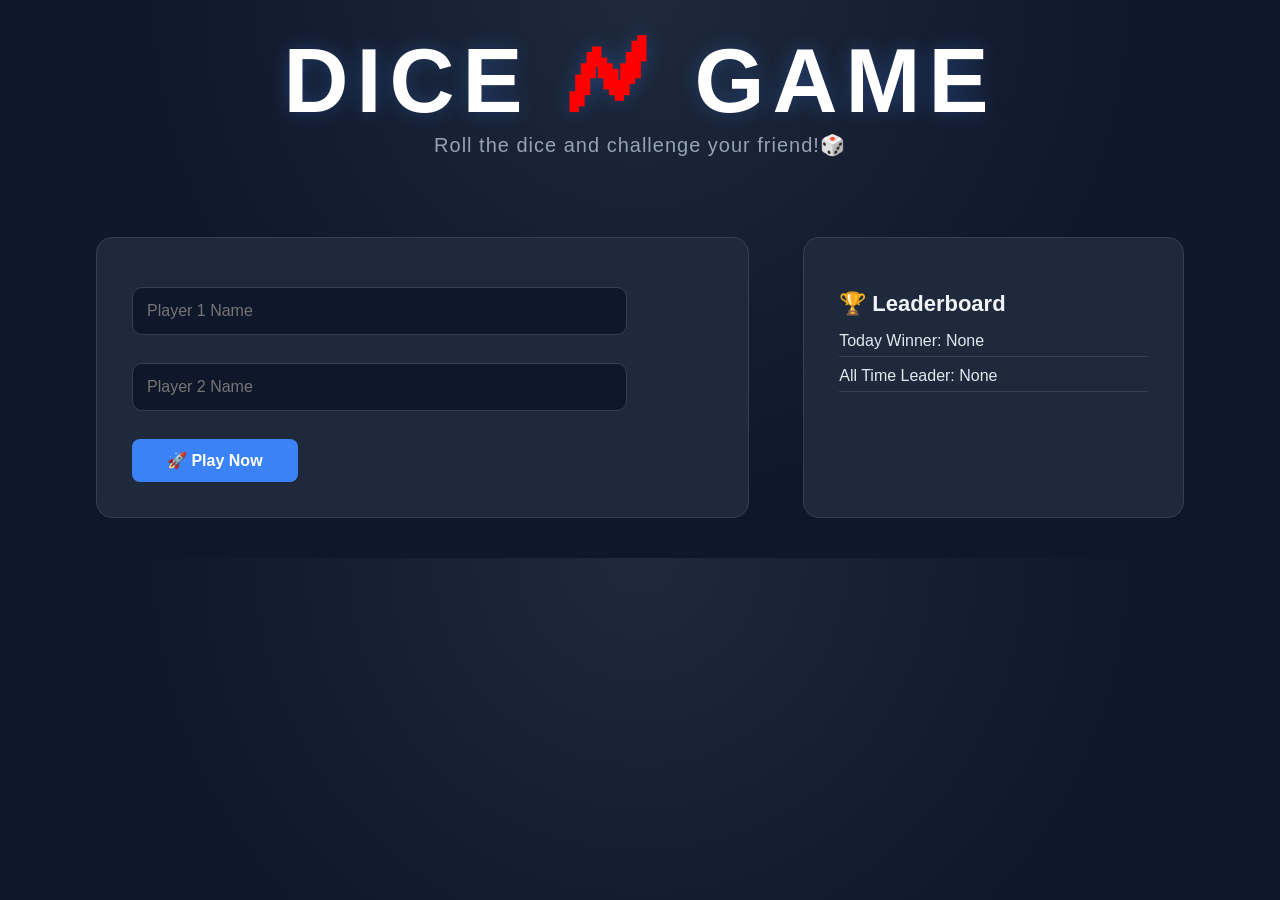
==== index.html @ 1feb5796 "Final Commit" ====
<!DOCTYPE html>
<html>

<head>
    <title>Dice Battle</title>
    <link rel="stylesheet" href="style.css">
</head>

<body>

    <h1 class="title neon">
        <span>DICE</span>
        <span style="color: red;">🗲</span>
        <span>GAME</span>
    </h1>
    <p class="tagline">
         Roll the dice and challenge your friend!🎲
    </p>

    <div class="home-wrapper">

        <div class="home-card">

            <input type="text" id="p1" placeholder="Player 1 Name">
            <input type="text" id="p2" placeholder="Player 2 Name">
            <p id="error" class="error-msg"></p>

            <button class="play-btn" onclick="startGame()">🚀 Play Now</button>

        </div>

        <div class="home-card leaderboard">

            <h2>🏆 Leaderboard</h2>
            <p id="todayWinner">Today Winner: None</p>
            <p id="allTimeLeader">All Time Leader: None</p>

        </div>

    </div>

    <script src="script.js"></script>
    <script>
        window.addEventListener("DOMContentLoaded", function () {
            loadLeaderboard();
        });
    </script>

</body>

</html>
---- style.css ----
html,
body {
    margin: 0;
    padding: 0;
}

body {
    font-family: 'Segoe UI', sans-serif;
    background: radial-gradient(circle at top, #1e293b, #0f172a 60%);
    color: #e2e8f0;
}


.title {
    text-align: center;
    font-size: 90px;
    font-weight: 900;
    letter-spacing: 8px;
    margin: 30px 0 10px 0;
    text-transform: uppercase;
    position: relative;
    color: #ffffff;


    text-shadow:
        0 0 20px rgba(59, 130, 246, 0.3);
}

.title span:nth-child(2) {
    display: inline-block;
    animation: pulse 1.5s infinite;
}




.tagline {
    text-align: center;
    font-size: 20px;
    color: #94a3b8;
    margin-top: -10px;
    margin-bottom: 35px;
    letter-spacing: 1px;
    font-weight: 500;
}


.home-wrapper {
    display: flex;
    justify-content: space-between;
    align-items: stretch;
    width: 85%;

    margin: 80px auto 40px auto;
    gap: 40px;
}



.home-card:first-child {
    flex: 0 0 60%;
}

.error-msg {
    color: #ef4444;
    font-size: 14px;
    margin-top: 10px;
    font-weight: 500;
}


.home-card:last-child {
    flex: 0 0 35%;
}


.home-card {
    padding: 35px;
    border-radius: 16px;
    background: #1e293b;
    border: 1px solid #334155;
    transition: 0.3s ease;
    box-sizing: border-box;
}

.home-card:hover {
    transform: translateY(-5px);
}



input {
    width: 80%;
    padding: 14px;
    margin: 14px 0;
    border-radius: 10px;
    border: 1px solid #334155;
    background: #0f172a;
    color: white;
    font-size: 16px;
    outline: none;
}

input:focus {
    border: 1px solid #3b82f6;
}


.play-btn {
    padding: 12px 35px;
    border-radius: 8px;
    border: none;
    font-size: 16px;
    font-weight: 600;
    cursor: pointer;
    background: #3b82f6;
    color: white;
    transition: 0.3s;
}

.play-btn:hover {
    background: #2563eb;
}


.leaderboard h2 {
    font-size: 22px;
    margin-bottom: 15px;
    color: #f1f5f9;
}

.leaderboard p {
    font-size: 16px;
    margin: 10px 0;
    border-bottom: 1px solid #334155;
    padding-bottom: 6px;
}


.game-container {
    height: 95vh;
    display: flex;
    flex-direction: column;
    align-items: center;
    justify-content: flex-start;
    padding-top: 15px;

}


.game-title {
    font-size: 46px;
    font-weight: 900;
    margin: 5px 0 15px 0;
    letter-spacing: 4px;
    text-transform: uppercase;
    color: #ffffff;

    text-shadow:
        0 0 12px rgba(59, 130, 246, 0.8),
        0 0 25px rgba(59, 130, 246, 0.6),
        0 0 45px rgba(59, 130, 246, 0.4);
}

.fixed-dice {
    display: flex;
    justify-content: center;
    gap: 60px;
    margin: 20px 0;
}

.dice {
    font-size: 100px;
    display: inline-block;
    transition: transform 0.4s ease, filter 0.4s ease;
}

.big-dice {
    font-size: 150px;
    
}

.dice-rolling {
    animation: rollSmooth 0.6s ease-in-out;
}

@keyframes rollSmooth {
    0% {
        transform: rotate(0deg) scale(1);
        
    }

    25% {
        transform: rotate(120deg) scale(1.15);
        
    }

    50% {
        transform: rotate(240deg) scale(1.25);
        
    }

    75% {
        transform: rotate(300deg) scale(1.15);
        
    }

    100% {
        transform: rotate(360deg) scale(1);
        
    }
}


.roll-btn {
    margin-top: 10px;
    margin-bottom: 25px;
    padding: 12px 35px;
    font-size: 16px;
    border-radius: 8px;
    border: none;
    background: #3b82f6;
    color: white;
    cursor: pointer;
    font-weight: 600;
    transition: 0.3s;
}

.roll-btn:hover {
    background: #2563eb;
    transform: scale(1.05);
}


.players {
    display: flex;
    justify-content: center;
    gap: 60px;
    margin-top: 40px;
    flex-wrap: wrap;
}

.player-card {
    padding: 20px;
    border-radius: 12px;
    background: #1e293b;
    border: 1px solid #334155;
    min-width: 200px;
}

.turn-badge {
    display: none;
    background: #facc15;
    color: black;
    padding: 4px 8px;
    border-radius: 6px;
    font-weight: bold;
}

.player-active {
    border: 1px solid #3b82f6;
}



table {
    border-collapse: collapse;
    margin: 20px auto 10px auto;
    width: 260px;
    background: #1e293b;
    border-radius: 10px;
    overflow: hidden;
}

th,
td {
    border: 1px solid #334155;
    padding: 6px;
    font-size: 13px;
}

.chances {
    text-align: center;
    font-size: 18px;
    font-weight: 600;
    margin-top: 10px;
    color: #facc15;
}



.winner-screen {
    position: fixed;
    inset: 0;
    background: rgba(0, 0, 0, 0.85);
    display: flex;
    justify-content: center;
    align-items: center;
}

.winner-box {
    background: #1e293b;
    padding: 35px;
    border-radius: 16px;
    text-align: center;
    border: 1px solid #334155;
}

.winner-box h1 {
    margin-bottom: 20px;
}

.winner-box button {
    padding: 10px 20px;
    border-radius: 6px;
    border: none;
    background: #3b82f6;
    color: white;
    cursor: pointer;
}
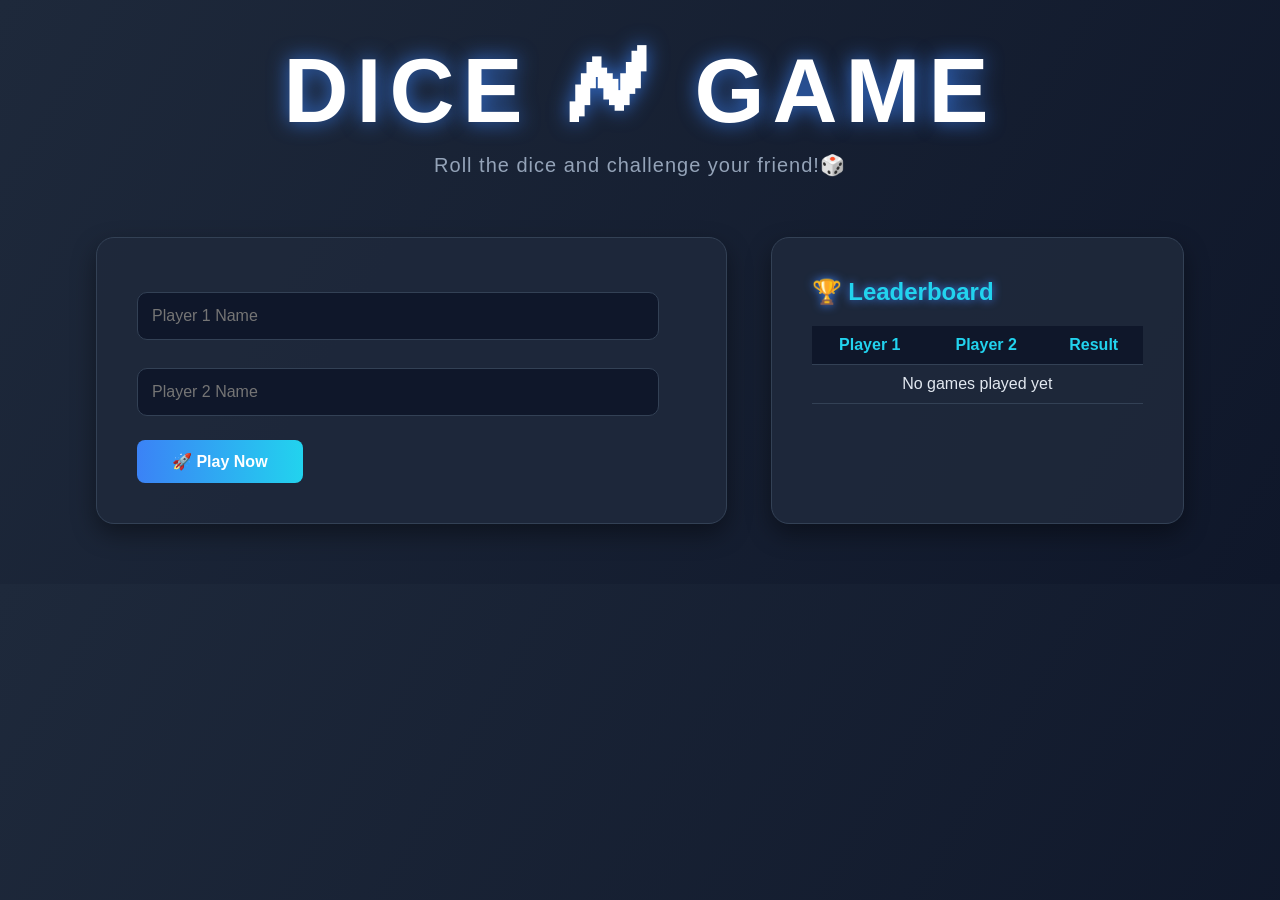
==== commit 1ee1d71c: "Add files via upload" ====
--- a/index.html
+++ b/index.html
@@ -3,6 +3,7 @@
 
 <head>
     <title>Dice Battle</title>
+    <meta name="viewport" content="width=device-width, initial-scale=1.0">
     <link rel="stylesheet" href="style.css">
 </head>
 
@@ -10,19 +11,20 @@
 
     <h1 class="title neon">
         <span>DICE</span>
-        <span style="color: red;">🗲</span>
+        <span class="bolt">🗲</span>
         <span>GAME</span>
     </h1>
+
     <p class="tagline">
-         Roll the dice and challenge your friend!🎲
+        Roll the dice and challenge your friend!🎲
     </p>
 
     <div class="home-wrapper">
 
-        <div class="home-card">
+        <div class="home-card glass">
 
-            <input type="text" id="p1" placeholder="Player 1 Name">
-            <input type="text" id="p2" placeholder="Player 2 Name">
+            <input type="text" id="p1" maxlength="15" placeholder="Player 1 Name">
+            <input type="text" id="p2" maxlength="15" placeholder="Player 2 Name">
             <p id="error" class="error-msg"></p>
 
             <button class="play-btn" onclick="startGame()">🚀 Play Now</button>
@@ -32,8 +34,18 @@
         <div class="home-card leaderboard">
 
             <h2>🏆 Leaderboard</h2>
-            <p id="todayWinner">Today Winner: None</p>
-            <p id="allTimeLeader">All Time Leader: None</p>
+
+            <table class="leaderboard-table">
+                <thead>
+                    <tr>
+                        <th>Player 1</th>
+                        <th>Player 2</th>
+                        <th>Result</th>
+                    </tr>
+                </thead>
+                <tbody id="leaderboardBody">
+                </tbody>
+            </table>
 
         </div>
 
--- a/style.css
+++ b/style.css
@@ -1,98 +1,72 @@
-
-
-html,
-body {
+/* ================= GLOBAL ================= */
+
+* {
     margin: 0;
     padding: 0;
+    box-sizing: border-box;
 }
 
 body {
     font-family: 'Segoe UI', sans-serif;
-    background: radial-gradient(circle at top, #1e293b, #0f172a 60%);
+    background: linear-gradient(120deg, #1e293b, #0f172a);
     color: #e2e8f0;
 }
 
+/* ================= HOME SCREEN ================= */
 
 .title {
     text-align: center;
     font-size: 90px;
     font-weight: 900;
     letter-spacing: 8px;
-    margin: 30px 0 10px 0;
+    margin: 40px 0 10px 0;
     text-transform: uppercase;
-    position: relative;
     color: #ffffff;
-
-
-    text-shadow:
-        0 0 20px rgba(59, 130, 246, 0.3);
-}
-
-.title span:nth-child(2) {
-    display: inline-block;
-    animation: pulse 1.5s infinite;
-}
-
-
-
+    text-shadow: 0 0 20px rgba(59, 130, 246, 0.8);
+}
 
 .tagline {
     text-align: center;
     font-size: 20px;
     color: #94a3b8;
-    margin-top: -10px;
-    margin-bottom: 35px;
+    margin-bottom: 50px;
     letter-spacing: 1px;
     font-weight: 500;
 }
 
-
 .home-wrapper {
     display: flex;
     justify-content: space-between;
-    align-items: stretch;
     width: 85%;
-
-    margin: 80px auto 40px auto;
+    margin: 60px auto;
     gap: 40px;
-}
-
-
+    flex-wrap: wrap;
+}
 
 .home-card:first-child {
-    flex: 0 0 60%;
-}
-
-.error-msg {
-    color: #ef4444;
-    font-size: 14px;
-    margin-top: 10px;
-    font-weight: 500;
-}
-
+    flex: 0 0 58%;
+}
 
 .home-card:last-child {
-    flex: 0 0 35%;
-}
-
+    flex: 0 0 38%;
+}
 
 .home-card {
-    padding: 35px;
-    border-radius: 16px;
-    background: #1e293b;
-    border: 1px solid #334155;
-    transition: 0.3s ease;
-    box-sizing: border-box;
+    padding: 40px;
+    border-radius: 18px;
+    background: rgba(30, 41, 59, 0.9);
+    border: 1px solid #334155;
+    transition: all 0.3s ease;
+    box-shadow: 0 10px 25px rgba(0,0,0,0.4);
 }
 
 .home-card:hover {
-    transform: translateY(-5px);
-}
-
-
+    transform: translateY(-6px);
+    box-shadow: 0 15px 40px rgba(59,130,246,0.3);
+}
 
 input {
-    width: 80%;
+    width: 95%;
     padding: 14px;
     margin: 14px 0;
     border-radius: 10px;
@@ -100,13 +74,13 @@
     background: #0f172a;
     color: white;
     font-size: 16px;
-    outline: none;
+    transition: 0.3s;
 }
 
 input:focus {
     border: 1px solid #3b82f6;
-}
-
+    box-shadow: 0 0 10px rgba(59,130,246,0.6);
+}
 
 .play-btn {
     padding: 12px 35px;
@@ -115,139 +89,139 @@
     font-size: 16px;
     font-weight: 600;
     cursor: pointer;
-    background: #3b82f6;
+    background: linear-gradient(90deg, #3b82f6, #22d3ee);
     color: white;
     transition: 0.3s;
 }
 
 .play-btn:hover {
-    background: #2563eb;
-}
-
+    transform: scale(1.05);
+    box-shadow: 0 0 20px #3b82f6;
+}
+
+.error-msg {
+    color: #ef4444;
+    font-size: 14px;
+    margin-top: 10px;
+    font-weight: 500;
+}
+
+/* ===== Leaderboard Upgrade ===== */
 
 .leaderboard h2 {
-    font-size: 22px;
-    margin-bottom: 15px;
-    color: #f1f5f9;
+    font-size: 24px;
+    margin-bottom: 20px;
+    color: #22d3ee;
+    text-shadow: 0 0 10px #3b82f6;
 }
 
 .leaderboard p {
     font-size: 16px;
-    margin: 10px 0;
-    border-bottom: 1px solid #334155;
-    padding-bottom: 6px;
-}
-
+    margin: 18px 0;
+    padding: 12px;
+    background: rgba(15, 23, 42, 0.7);
+    border-radius: 10px;
+    border-left: 4px solid #3b82f6;
+    transition: 0.3s;
+}
+
+.leaderboard p:hover {
+    background: rgba(30, 41, 59, 0.9);
+    transform: translateX(5px);
+}
+
+/* ================= GAME SCREEN ================= */
 
 .game-container {
-    height: 95vh;
+    min-height: 100vh;
     display: flex;
     flex-direction: column;
     align-items: center;
-    justify-content: flex-start;
-    padding-top: 15px;
-
-}
-
+    padding: 20px 0;
+}
 
 .game-title {
-    font-size: 46px;
+    font-size: 52px;
     font-weight: 900;
-    margin: 5px 0 15px 0;
-    letter-spacing: 4px;
+    letter-spacing: 6px;
     text-transform: uppercase;
-    color: #ffffff;
-
-    text-shadow:
-        0 0 12px rgba(59, 130, 246, 0.8),
-        0 0 25px rgba(59, 130, 246, 0.6),
-        0 0 45px rgba(59, 130, 246, 0.4);
-}
+    color: #22d3ee;
+    text-shadow: 0 0 15px #3b82f6, 0 0 25px #22d3ee;
+    animation: titleGlow 2s infinite alternate;
+    margin-bottom: 25px;
+}
+
+@keyframes titleGlow {
+    from { text-shadow: 0 0 15px #3b82f6; }
+    to { text-shadow: 0 0 25px #22d3ee; }
+}
+
+/* ===== Progress Bars ===== */
+
+.progress-section {
+    width: 90%;
+    display: flex;
+    justify-content: space-between;
+    margin-bottom: 25px;
+}
+
+.progress-box span {
+    color: #facc15;
+    font-weight: bold;
+    font-size: 14px;
+}
+
+.progress {
+    width: 200px;
+    height: 18px;
+    background: #0f172a;
+    border-radius: 12px;
+    border: 1px solid #334155;
+    overflow: hidden;
+}
+
+.progress-fill {
+    height: 100%;
+    width: 100%;
+    background: linear-gradient(90deg, #22c55e, #16a34a);
+    transition: width 0.5s ease;
+}
+
+/* ===== Fixed Dice ===== */
 
 .fixed-dice {
+    display: flex;
+    justify-content: center;
+    gap: 120px;
+    margin-bottom: 30px;
+}
+
+.dice-box .dice {
+    font-size: 110px;
+    text-shadow: 0 0 20px #3b82f6;
+}
+
+/* ===== Players ===== */
+
+.players {
     display: flex;
     justify-content: center;
     gap: 60px;
-    margin: 20px 0;
-}
-
-.dice {
-    font-size: 100px;
-    display: inline-block;
-    transition: transform 0.4s ease, filter 0.4s ease;
-}
-
-.big-dice {
-    font-size: 150px;
-    
-}
-
-.dice-rolling {
-    animation: rollSmooth 0.6s ease-in-out;
-}
-
-@keyframes rollSmooth {
-    0% {
-        transform: rotate(0deg) scale(1);
-        
-    }
-
-    25% {
-        transform: rotate(120deg) scale(1.15);
-        
-    }
-
-    50% {
-        transform: rotate(240deg) scale(1.25);
-        
-    }
-
-    75% {
-        transform: rotate(300deg) scale(1.15);
-        
-    }
-
-    100% {
-        transform: rotate(360deg) scale(1);
-        
-    }
-}
-
-
-.roll-btn {
-    margin-top: 10px;
-    margin-bottom: 25px;
-    padding: 12px 35px;
-    font-size: 16px;
-    border-radius: 8px;
-    border: none;
-    background: #3b82f6;
-    color: white;
-    cursor: pointer;
-    font-weight: 600;
-    transition: 0.3s;
-}
-
-.roll-btn:hover {
-    background: #2563eb;
-    transform: scale(1.05);
-}
-
-
-.players {
-    display: flex;
-    justify-content: center;
-    gap: 60px;
-    margin-top: 40px;
-    flex-wrap: wrap;
+    margin-bottom: 40px;
 }
 
 .player-card {
-    padding: 20px;
-    border-radius: 12px;
-    background: #1e293b;
-    border: 1px solid #334155;
+    padding: 18px 30px;
+    border-radius: 14px;
+    background: rgba(30,41,59,0.9);
+    border: 1px solid #334155;
+    text-align: center;
     min-width: 200px;
+}
+
+.player-active {
+    border: 3px solid #3b82f6;
+    box-shadow: 0 0 25px rgba(59,130,246,0.8);
 }
 
 .turn-badge {
@@ -257,44 +231,49 @@
     padding: 4px 8px;
     border-radius: 6px;
     font-weight: bold;
-}
-
-.player-active {
-    border: 1px solid #3b82f6;
-}
-
-
-
-table {
-    border-collapse: collapse;
-    margin: 20px auto 10px auto;
-    width: 260px;
-    background: #1e293b;
-    border-radius: 10px;
-    overflow: hidden;
-}
-
-th,
-td {
-    border: 1px solid #334155;
-    padding: 6px;
-    font-size: 13px;
-}
-
-.chances {
-    text-align: center;
-    font-size: 18px;
+    margin-top: 6px;
+}
+
+/* ===== Rolling Dice ===== */
+
+.big-dice {
+    font-size: 150px;
+    text-shadow: 0 0 25px #3b82f6;
+    margin-bottom: 20px;
+}
+
+.roll-spin {
+    animation: spinDice 0.3s linear;
+}
+
+@keyframes spinDice {
+    from { transform: rotate(0deg); }
+    to { transform: rotate(360deg); }
+}
+
+.roll-btn {
+    padding: 12px 35px;
+    font-size: 16px;
+    border-radius: 30px;
+    border: none;
+    background: linear-gradient(90deg, #3b82f6, #22d3ee);
+    color: white;
+    cursor: pointer;
     font-weight: 600;
-    margin-top: 10px;
-    color: #facc15;
-}
-
-
+    transition: 0.3s;
+}
+
+.roll-btn:hover {
+    transform: scale(1.1);
+    box-shadow: 0 0 20px #3b82f6;
+}
+
+/* ===== Winner Screen Upgrade ===== */
 
 .winner-screen {
     position: fixed;
     inset: 0;
-    background: rgba(0, 0, 0, 0.85);
+    background: rgba(0, 0, 0, 0.88);
     display: flex;
     justify-content: center;
     align-items: center;
@@ -302,14 +281,24 @@
 
 .winner-box {
     background: #1e293b;
-    padding: 35px;
-    border-radius: 16px;
-    text-align: center;
-    border: 1px solid #334155;
+    padding: 40px;
+    border-radius: 18px;
+    text-align: center;
+    border: 1px solid #334155;
+    box-shadow: 0 0 40px rgba(59,130,246,0.9);
+    animation: popUp 0.4s ease;
+}
+
+@keyframes popUp {
+    from { transform: scale(0.8); opacity: 0; }
+    to { transform: scale(1); opacity: 1; }
 }
 
 .winner-box h1 {
     margin-bottom: 20px;
+    font-size: 32px;
+    font-weight: 800;
+    color: #22d3ee;
 }
 
 .winner-box button {
@@ -319,4 +308,31 @@
     background: #3b82f6;
     color: white;
     cursor: pointer;
+    transition: 0.3s;
+}
+
+.winner-box button:hover {
+    background: #2563eb;
+}
+.leaderboard-table {
+    width: 100%;
+    border-collapse: collapse;
+    margin-top: 15px;
+}
+
+.leaderboard-table th,
+.leaderboard-table td {
+    padding: 10px;
+    text-align: center;
+    border-bottom: 1px solid #334155;
+}
+
+.leaderboard-table th {
+    background: #0f172a;
+    color: #22d3ee;
+    font-weight: bold;
+}
+
+.leaderboard-table tr:hover {
+    background: rgba(59, 130, 246, 0.1);
 }
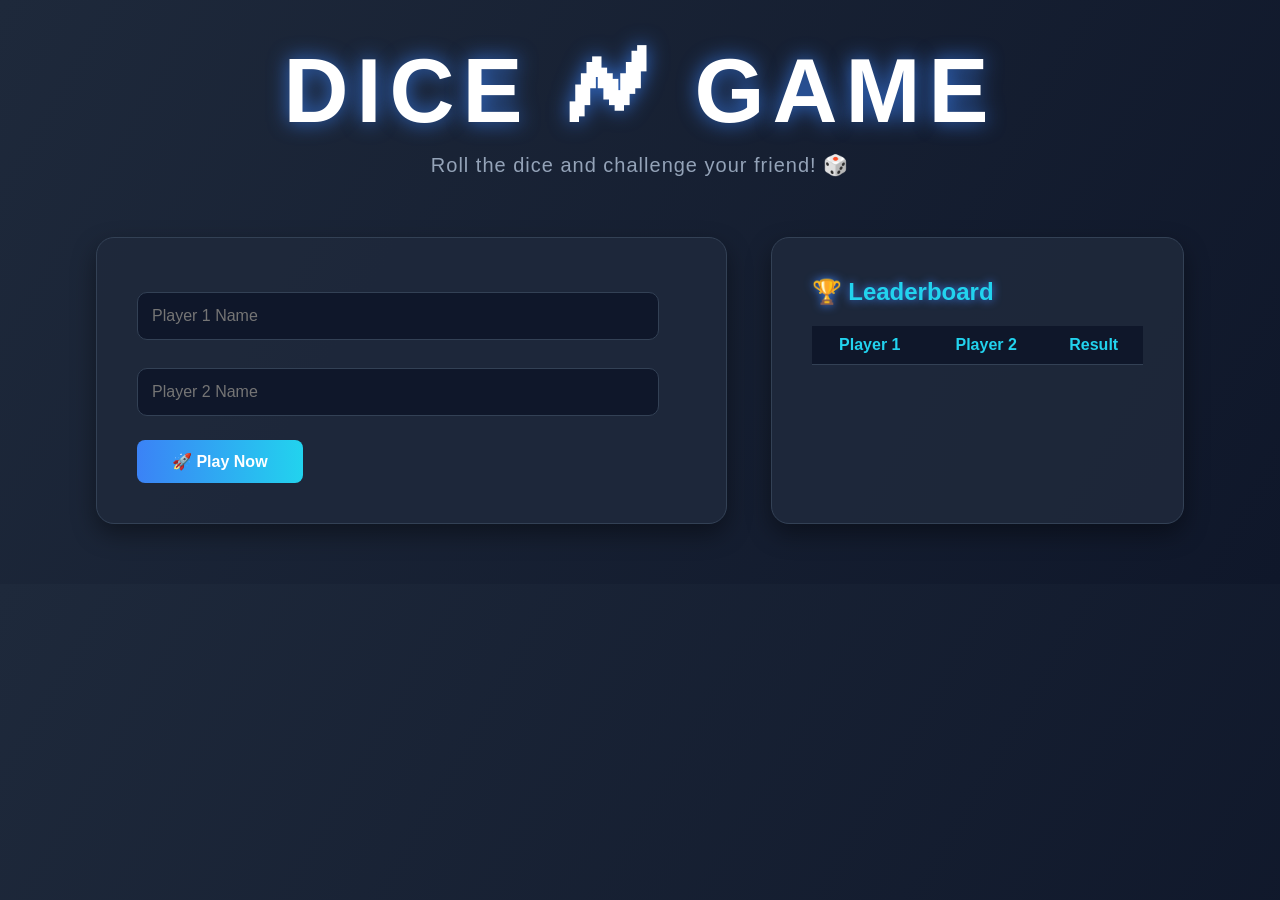
==== commit 7ba2021a: "Add files via upload" ====
--- a/index.html
+++ b/index.html
@@ -1,9 +1,10 @@
 <!DOCTYPE html>
-<html>
+<html lang="en">
 
 <head>
+    <meta charset="UTF-8">
+    <meta name="viewport" content="width=device-width, initial-scale=1.0">
     <title>Dice Battle</title>
-    <meta name="viewport" content="width=device-width, initial-scale=1.0">
     <link rel="stylesheet" href="style.css">
 </head>
 
@@ -16,25 +17,22 @@
     </h1>
 
     <p class="tagline">
-        Roll the dice and challenge your friend!🎲
+        Roll the dice and challenge your friend! 🎲
     </p>
 
     <div class="home-wrapper">
 
+        <!-- Player Input Card -->
         <div class="home-card glass">
-
             <input type="text" id="p1" maxlength="15" placeholder="Player 1 Name">
             <input type="text" id="p2" maxlength="15" placeholder="Player 2 Name">
             <p id="error" class="error-msg"></p>
-
             <button class="play-btn" onclick="startGame()">🚀 Play Now</button>
-
         </div>
 
+        <!-- Leaderboard -->
         <div class="home-card leaderboard">
-
             <h2>🏆 Leaderboard</h2>
-
             <table class="leaderboard-table">
                 <thead>
                     <tr>
@@ -46,7 +44,6 @@
                 <tbody id="leaderboardBody">
                 </tbody>
             </table>
-
         </div>
 
     </div>
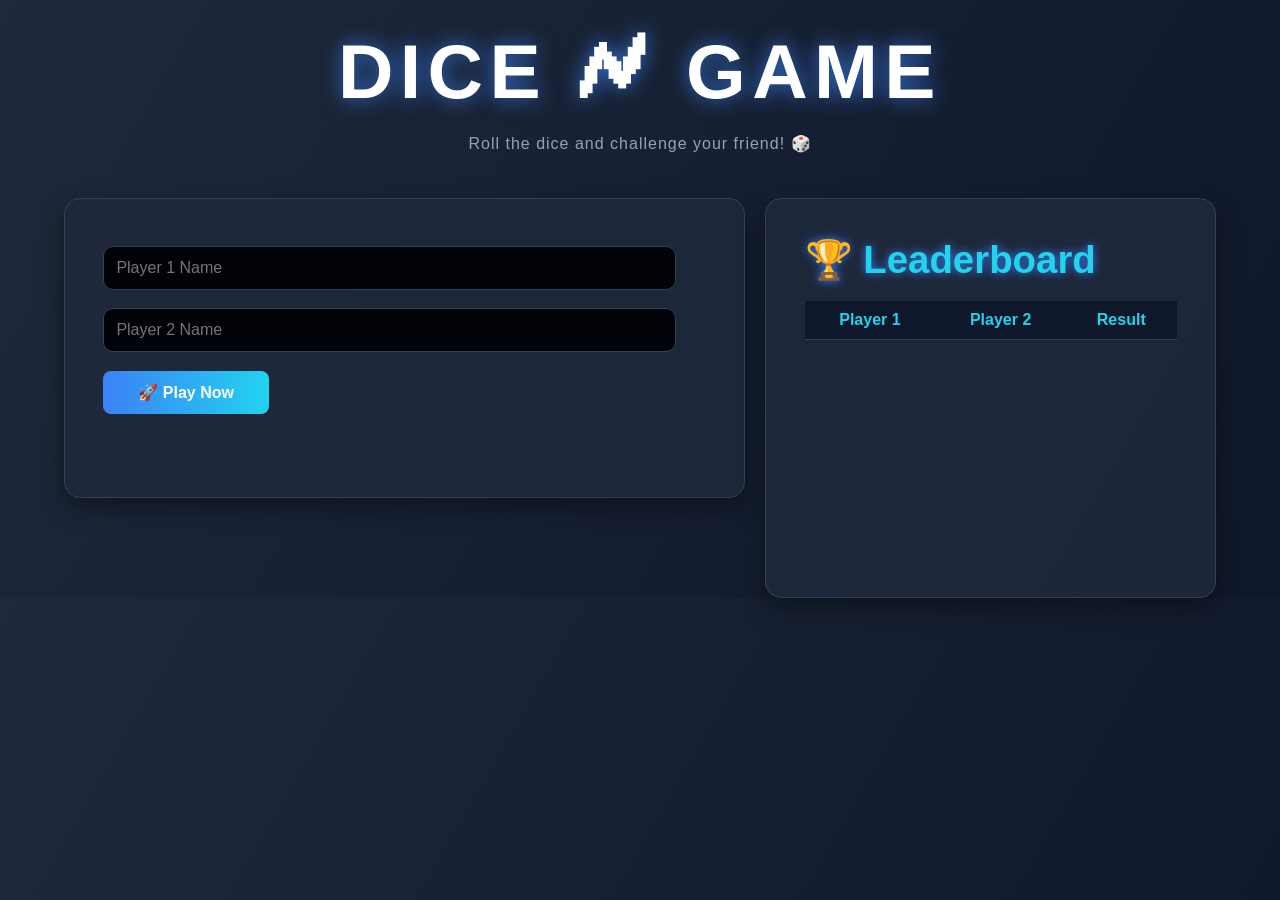
==== commit e40259ff: "Add files via upload" ====
--- a/index.html
+++ b/index.html
@@ -21,8 +21,6 @@
     </p>
 
     <div class="home-wrapper">
-
-        <!-- Player Input Card -->
         <div class="home-card glass">
             <input type="text" id="p1" maxlength="15" placeholder="Player 1 Name">
             <input type="text" id="p2" maxlength="15" placeholder="Player 2 Name">
@@ -30,7 +28,6 @@
             <button class="play-btn" onclick="startGame()">🚀 Play Now</button>
         </div>
 
-        <!-- Leaderboard -->
         <div class="home-card leaderboard">
             <h2>🏆 Leaderboard</h2>
             <table class="leaderboard-table">
@@ -57,4 +54,4 @@
 
 </body>
 
-</html>+</html>
--- a/style.css
+++ b/style.css
@@ -1,5 +1,3 @@
-/* ================= GLOBAL ================= */
-
 * {
     margin: 0;
     padding: 0;
@@ -12,14 +10,13 @@
     color: #e2e8f0;
 }
 
-/* ================= HOME SCREEN ================= */
 
 .title {
     text-align: center;
-    font-size: 90px;
+    font-size: 6vw;
     font-weight: 900;
-    letter-spacing: 8px;
-    margin: 40px 0 10px 0;
+    letter-spacing: 0.5vw;
+    margin: 3vh 0 2vh 0;
     text-transform: uppercase;
     color: #ffffff;
     text-shadow: 0 0 20px rgba(59, 130, 246, 0.8);
@@ -27,9 +24,9 @@
 
 .tagline {
     text-align: center;
-    font-size: 20px;
+    font-size: 400;
     color: #94a3b8;
-    margin-bottom: 50px;
+    margin-bottom: 5vh;
     letter-spacing: 1px;
     font-weight: 500;
 }
@@ -37,41 +34,43 @@
 .home-wrapper {
     display: flex;
     justify-content: space-between;
-    width: 85%;
-    margin: 60px auto;
-    gap: 40px;
+    width: 90%;
+    margin: 0 auto;
+    gap: 20px;
     flex-wrap: wrap;
 }
 
 .home-card:first-child {
-    flex: 0 0 58%;
+    flex: 1 1 58%;
+    height: 300px;
 }
 
 .home-card:last-child {
-    flex: 0 0 38%;
+    flex: 1 1 38%;
+    height: 400px;
 }
 
 .home-card {
-    padding: 40px;
-    border-radius: 18px;
+    padding: 3vw;
+    border-radius: 1rem;
     background: rgba(30, 41, 59, 0.9);
     border: 1px solid #334155;
     transition: all 0.3s ease;
-    box-shadow: 0 10px 25px rgba(0,0,0,0.4);
+    box-shadow: 0 10px 25px rgba(0, 0, 0, 0.4);
 }
 
 .home-card:hover {
     transform: translateY(-6px);
-    box-shadow: 0 15px 40px rgba(59,130,246,0.3);
+    box-shadow: 0 15px 40px rgba(59, 130, 246, 0.3);
 }
 
 input {
     width: 95%;
-    padding: 14px;
-    margin: 14px 0;
+    padding: 12px;
+    margin: 1vh 0;
     border-radius: 10px;
     border: 1px solid #334155;
-    background: #0f172a;
+    background: #010309;
     color: white;
     font-size: 16px;
     transition: 0.3s;
@@ -79,7 +78,7 @@
 
 input:focus {
     border: 1px solid #3b82f6;
-    box-shadow: 0 0 10px rgba(59,130,246,0.6);
+    box-shadow: 0 0 10px rgba(59, 130, 246, 0.6);
 }
 
 .play-btn {
@@ -106,18 +105,43 @@
     font-weight: 500;
 }
 
-/* ===== Leaderboard Upgrade ===== */
+.leaderboard {
+    height: 400px;
+    overflow-y: auto;
+}
+
+
+.leaderboard::-webkit-scrollbar {
+    width: 8px;
+}
+
+
+.leaderboard::-webkit-scrollbar-thumb {
+    background: rgba(255, 255, 255, 0.3);
+    border-radius: 10px;
+    min-height: 30px;
+}
+
+.leaderboard::-webkit-scrollbar-thumb {
+    background: linear-gradient(120deg, #1e293b, #0f172a);
+    border-radius: 10px;
+}
+
+
+.leaderboard::-webkit-scrollbar-thumb:hover {
+    background: linear-gradient(45deg, #cca7c4, #00f5ff);
+}
 
 .leaderboard h2 {
-    font-size: 24px;
-    margin-bottom: 20px;
+    font-size: 3vw;
+    margin-bottom: 2vh;
     color: #22d3ee;
     text-shadow: 0 0 10px #3b82f6;
 }
 
 .leaderboard p {
-    font-size: 16px;
-    margin: 18px 0;
+    font-size: 1.2vw;
+    margin: 1.5vh 0;
     padding: 12px;
     background: rgba(15, 23, 42, 0.7);
     border-radius: 10px;
@@ -130,190 +154,7 @@
     transform: translateX(5px);
 }
 
-/* ================= GAME SCREEN ================= */
-
-.game-container {
-    min-height: 100vh;
-    display: flex;
-    flex-direction: column;
-    align-items: center;
-    padding: 20px 0;
-}
-
-.game-title {
-    font-size: 52px;
-    font-weight: 900;
-    letter-spacing: 6px;
-    text-transform: uppercase;
-    color: #22d3ee;
-    text-shadow: 0 0 15px #3b82f6, 0 0 25px #22d3ee;
-    animation: titleGlow 2s infinite alternate;
-    margin-bottom: 25px;
-}
-
-@keyframes titleGlow {
-    from { text-shadow: 0 0 15px #3b82f6; }
-    to { text-shadow: 0 0 25px #22d3ee; }
-}
-
-/* ===== Progress Bars ===== */
-
-.progress-section {
-    width: 90%;
-    display: flex;
-    justify-content: space-between;
-    margin-bottom: 25px;
-}
-
-.progress-box span {
-    color: #facc15;
-    font-weight: bold;
-    font-size: 14px;
-}
-
-.progress {
-    width: 200px;
-    height: 18px;
-    background: #0f172a;
-    border-radius: 12px;
-    border: 1px solid #334155;
-    overflow: hidden;
-}
-
-.progress-fill {
-    height: 100%;
-    width: 100%;
-    background: linear-gradient(90deg, #22c55e, #16a34a);
-    transition: width 0.5s ease;
-}
-
-/* ===== Fixed Dice ===== */
-
-.fixed-dice {
-    display: flex;
-    justify-content: center;
-    gap: 120px;
-    margin-bottom: 30px;
-}
-
-.dice-box .dice {
-    font-size: 110px;
-    text-shadow: 0 0 20px #3b82f6;
-}
-
-/* ===== Players ===== */
-
-.players {
-    display: flex;
-    justify-content: center;
-    gap: 60px;
-    margin-bottom: 40px;
-}
-
-.player-card {
-    padding: 18px 30px;
-    border-radius: 14px;
-    background: rgba(30,41,59,0.9);
-    border: 1px solid #334155;
-    text-align: center;
-    min-width: 200px;
-}
-
-.player-active {
-    border: 3px solid #3b82f6;
-    box-shadow: 0 0 25px rgba(59,130,246,0.8);
-}
-
-.turn-badge {
-    display: none;
-    background: #facc15;
-    color: black;
-    padding: 4px 8px;
-    border-radius: 6px;
-    font-weight: bold;
-    margin-top: 6px;
-}
-
-/* ===== Rolling Dice ===== */
-
-.big-dice {
-    font-size: 150px;
-    text-shadow: 0 0 25px #3b82f6;
-    margin-bottom: 20px;
-}
-
-.roll-spin {
-    animation: spinDice 0.3s linear;
-}
-
-@keyframes spinDice {
-    from { transform: rotate(0deg); }
-    to { transform: rotate(360deg); }
-}
-
-.roll-btn {
-    padding: 12px 35px;
-    font-size: 16px;
-    border-radius: 30px;
-    border: none;
-    background: linear-gradient(90deg, #3b82f6, #22d3ee);
-    color: white;
-    cursor: pointer;
-    font-weight: 600;
-    transition: 0.3s;
-}
-
-.roll-btn:hover {
-    transform: scale(1.1);
-    box-shadow: 0 0 20px #3b82f6;
-}
-
-/* ===== Winner Screen Upgrade ===== */
-
-.winner-screen {
-    position: fixed;
-    inset: 0;
-    background: rgba(0, 0, 0, 0.88);
-    display: flex;
-    justify-content: center;
-    align-items: center;
-}
-
-.winner-box {
-    background: #1e293b;
-    padding: 40px;
-    border-radius: 18px;
-    text-align: center;
-    border: 1px solid #334155;
-    box-shadow: 0 0 40px rgba(59,130,246,0.9);
-    animation: popUp 0.4s ease;
-}
-
-@keyframes popUp {
-    from { transform: scale(0.8); opacity: 0; }
-    to { transform: scale(1); opacity: 1; }
-}
-
-.winner-box h1 {
-    margin-bottom: 20px;
-    font-size: 32px;
-    font-weight: 800;
-    color: #22d3ee;
-}
-
-.winner-box button {
-    padding: 10px 20px;
-    border-radius: 6px;
-    border: none;
-    background: #3b82f6;
-    color: white;
-    cursor: pointer;
-    transition: 0.3s;
-}
-
-.winner-box button:hover {
-    background: #2563eb;
-}
+
 .leaderboard-table {
     width: 100%;
     border-collapse: collapse;
@@ -335,4 +176,321 @@
 
 .leaderboard-table tr:hover {
     background: rgba(59, 130, 246, 0.1);
+}
+
+
+.game-container {
+    height: 100vh;
+    display: flex;
+    flex-direction: column;
+    align-items: center;
+    justify-content: space-between;
+}
+
+.game-title {
+    font-size: 4vw;
+    font-weight: 900;
+    letter-spacing: 6px;
+    text-transform: uppercase;
+    margin-bottom: 25px;
+}
+
+.progress-section {
+    width: 900px;
+    display: flex;
+    justify-content: space-between;
+    gap: 60px;
+    margin-bottom: 10px;
+}
+
+.progress-box {
+    flex: 0 0 40%;
+    display: flex;
+    flex-direction: column;
+}
+
+#player1Title {
+    margin-left: 0;
+    margin-bottom: 10px;
+    align-self: flex-start;
+}
+
+#player2Title {
+    margin-right: 0;
+    margin-bottom: 10px;
+    align-self: flex-end;
+}
+
+.progress {
+    width: 100%;
+    height: 20px;
+    background: #0f172a;
+    border-radius: 30px;
+    overflow: hidden;
+    border: 1px solid #334155;
+}
+
+.progress-fill {
+    height: 100%;
+    background: linear-gradient(90deg, #22c55e, #16a34a);
+    transition: width 0.4s ease;
+}
+
+
+.fixed-dice {
+    display: flex;
+    justify-content: center;
+    gap: 100px;
+    margin-bottom: 35px;
+}
+
+.dice-box .dice {
+    font-size: clamp(70px, 8vw, 120px);
+    text-shadow: 0 0 25px #3b82f6;
+}
+
+.roll-section {
+    display: flex;
+    flex-direction: column;
+    align-items: center;
+    justify-content: center;
+}
+
+.big-dice {
+    font-size: 120px;
+    margin-bottom: 5px;
+}
+
+.roll-spin {
+    animation: spinDice 0.4s linear;
+}
+
+@keyframes spinDice {
+    from {
+        transform: rotate(0deg);
+    }
+
+    to {
+        transform: rotate(360deg);
+    }
+}
+
+.roll-btn {
+    padding: 14px 40px;
+    font-weight: 700;
+    border-radius: 50px;
+    border: 2px solid #22d3ee;
+    background: transparent;
+    color: #22d3ee;
+    cursor: pointer;
+    transition: 0.3s ease;
+    margin-bottom: 30px;
+}
+
+.roll-btn:hover {
+    background: #22d3ee;
+    color: #0f172a;
+    box-shadow: 0 0 20px #22d3ee;
+    transform: scale(1.00);
+}
+
+.players {
+    display: flex;
+    justify-content: center;
+    align-items: flex-start;
+    gap: 40px;
+    flex-wrap: wrap;
+    width: 100%;
+    max-width: 1200px;
+}
+
+.player-section {
+    flex: 1 1 300px;
+    max-width: 350px;
+}
+
+.player-card {
+    display: flex;
+    flex-direction: column;
+    align-items: center;
+    gap: 5px;
+    padding: 20px;
+    border-radius: 18px;
+    background: rgba(30, 41, 59, 0.9);
+    border: 1px solid #334155;
+    text-align: center;
+    transition: 0.3s ease;
+}
+
+.player-active {
+    border: 2px solid #22d3ee;
+    box-shadow: 0 0 25px #22d3ee;
+    transform: scale(1.03);
+}
+
+.turn-badge {
+    display: inline-block;
+    padding: 6px 14px;
+    border-radius: 20px;
+    font-size: 12px;
+    font-weight: bold;
+    background: rgba(250, 204, 21, 0.15);
+    color: #facc15;
+    border: 1px solid #facc15;
+    box-shadow: 0 0 15px rgba(250, 204, 21, 0.6);
+    margin-top: 20px;
+    letter-spacing: 1px;
+}
+
+.table-wrapper {
+    margin-top: 15px;
+    padding: 10px;
+    border-radius: 15px;
+    background: transparent;
+    border: 1px solid rgb(125, 125, 232);
+}
+
+.game-table {
+    width: 100%;
+    border-collapse: collapse;
+    background: transparent;
+}
+
+.game-table th {
+    padding: 5px;
+    font-size: 13px;
+    text-transform: uppercase;
+    color: #22d3ee;
+    border-bottom: 1px solid rgba(255, 255, 255, 0.1);
+}
+
+.game-table td {
+    padding: 15px;
+    font-size: 20px;
+    border-bottom: 1px solid rgba(255, 255, 255, 0.05);
+}
+
+.matched {
+    color: #22c55e;
+    font-weight: bold;
+}
+
+.unmatched {
+    color: #ef4444;
+    font-weight: bold;
+}
+
+.winner-screen {
+    position: fixed;
+    top: 0;
+    left: 0;
+    width: 100%;
+    height: 100%;
+    background: rgba(0, 0, 0, 0.85);
+    display: flex;
+    justify-content: center;
+    align-items: center;
+    z-index: 999;
+    font-family: 'Segoe UI', Tahoma, Verdana, sans-serif;
+}
+
+.winner-box {
+    background: #111;
+    padding: 40px 60px;
+    border-radius: 20px;
+    text-align: center;
+    color: #fff;
+    box-shadow: 0 0 30px rgba(255, 255, 255, 0.2);
+    animation: fadeIn 0.5s ease-out;
+}
+
+#winnerText {
+    font-size: 3em;
+    margin-bottom: 30px;
+    color: #ffd700;
+    animation: bounce 1s infinite;
+}
+
+.winner-box button {
+    padding: 12px 25px;
+    font-size: 1.5em;
+    border: none;
+    border-radius: 15px;
+    cursor: pointer;
+    background: #4aca68;
+    color: #fff;
+    transition: all 0.3s ease;
+}
+
+.winner-box button:hover {
+    background: #218838;
+    transform: scale(1.05);
+}
+
+@keyframes bounce {
+
+    0%,
+    100% {
+        transform: translateY(0);
+    }
+
+    50% {
+        transform: translateY(-20px);
+    }
+}
+
+@keyframes pulse {
+
+    0%,
+    100% {
+        transform: scale(1);
+    }
+
+    50% {
+        transform: scale(1.2);
+    }
+}
+
+@keyframes fadeIn {
+    0% {
+        opacity: 0;
+        transform: scale(0.8);
+    }
+
+    100% {
+        opacity: 1;
+        transform: scale(1);
+    }
+}
+
+
+@media (max-width: 992px) {
+    .players {
+        gap: 25px;
+    }
+}
+
+
+@media (max-width: 768px) {
+
+    .players {
+        flex-direction: column;
+        align-items: center;
+    }
+
+    .progress-section {
+        flex-direction: column;
+    }
+
+    .progress-box {
+        width: 100%;
+    }
+
+    .player-section {
+        max-width: 100%;
+    }
+
+    .fixed-dice {
+        gap: 30px;
+    }
 }
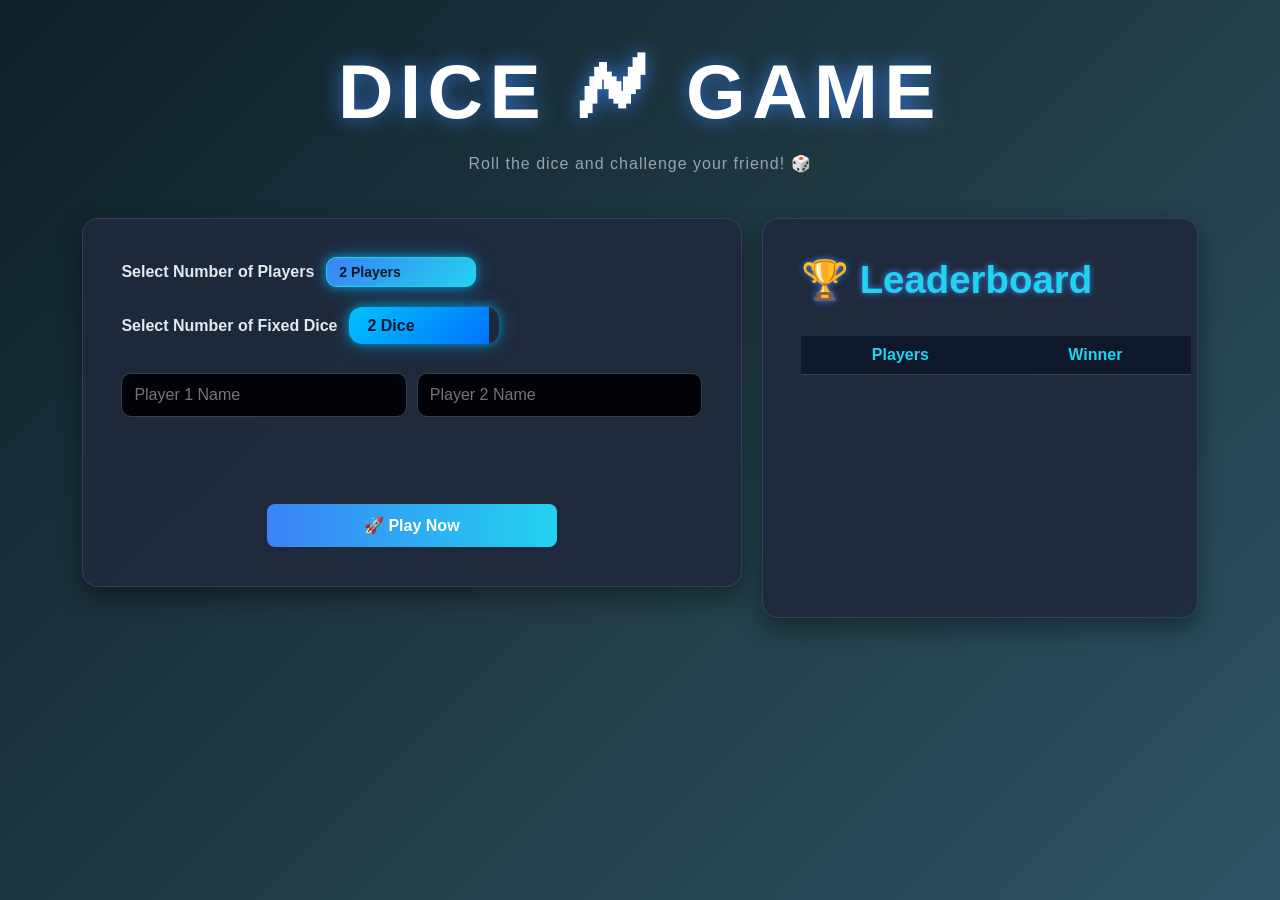
==== commit c9b250ae: "Add files via upload" ====
--- a/index.html
+++ b/index.html
@@ -9,7 +9,6 @@
 </head>
 
 <body>
-
     <h1 class="title neon">
         <span>DICE</span>
         <span class="bolt">🗲</span>
@@ -22,8 +21,37 @@
 
     <div class="home-wrapper">
         <div class="home-card glass">
-            <input type="text" id="p1" maxlength="15" placeholder="Player 1 Name">
-            <input type="text" id="p2" maxlength="15" placeholder="Player 2 Name">
+            <div class="player-select-row">
+                <label for="playerCount">Select Number of Players</label>
+                <select id="playerCount" class="glow-select">
+                    <option value="2">2 Players</option>
+                    <option value="3">3 Players</option>
+                    <option value="4">4 Players</option>
+                    <option value="5">5 Players</option>
+                    <option value="6">6 Players</option>
+                    <option value="7">7 Players</option>
+                    <option value="8">8 Players</option>
+                    <option value="9">9 Players</option>
+                    <option value="10">10 Players</option>
+                </select>
+            </div>
+
+            <div class="player-select-row">
+                <label for="fixedDiceCount">Select Number of Fixed Dice</label>
+                <select id="fixedDiceCount" class="glow-select">
+                    <option value="2">2 Dice</option>
+                    <option value="3">3 Dice</option>
+                    <option value="4">4 Dice</option>
+                    <option value="5">5 Dice</option>
+                    <option value="6">6 Dice</option>
+                    <option value="7">7 Dice</option>
+                    <option value="8">8 Dice</option>
+                    <option value="9">9 Dice</option>
+                    <option value="10">10 Dice</option>
+                </select>
+            </div>
+            <div id="playersInputContainer"></div>
+            <br>
             <p id="error" class="error-msg"></p>
             <button class="play-btn" onclick="startGame()">🚀 Play Now</button>
         </div>
@@ -33,9 +61,8 @@
             <table class="leaderboard-table">
                 <thead>
                     <tr>
-                        <th>Player 1</th>
-                        <th>Player 2</th>
-                        <th>Result</th>
+                        <th>Players</th>
+                        <th>Winner</th>
                     </tr>
                 </thead>
                 <tbody id="leaderboardBody">
@@ -45,13 +72,37 @@
 
     </div>
 
-    <script src="script.js"></script>
     <script>
+        const playerCountSelect = document.getElementById("playerCount");
+        const container = document.getElementById("playersInputContainer");
+
+        function generateInputs() {
+            container.innerHTML = "";
+            const count = playerCountSelect.value;
+
+            for (let i = 1; i <= count; i++) {
+                const input = document.createElement("input");
+                input.type = "text";
+                input.placeholder = `Player ${i} Name`;
+                input.maxLength = 15;
+                input.classList.add("player-input");
+                container.appendChild(input);
+            }
+        }
+
+        generateInputs();
+        playerCountSelect.addEventListener("change", generateInputs);
+
+
+
+
         window.addEventListener("DOMContentLoaded", function () {
-            loadLeaderboard();
+            if (typeof loadLeaderboard === "function") {
+                loadLeaderboard();
+            }
         });
     </script>
-
+    <script src="script.js"></script>
 </body>
 
-</html>
+</html>
--- a/style.css
+++ b/style.css
@@ -4,10 +4,17 @@
     box-sizing: border-box;
 }
 
+
 body {
-    font-family: 'Segoe UI', sans-serif;
-    background: linear-gradient(120deg, #1e293b, #0f172a);
-    color: #e2e8f0;
+    background: linear-gradient(135deg, #0f2027, #203a43, #2c5364);
+    font-family: 'Comic Sans MS', cursive, sans-serif;
+    color: #eef6ff;
+    margin: 0;
+    padding: 20px;
+    display: flex;
+    flex-direction: column;
+    align-items: center;
+    min-height: 100vh;
 }
 
 
@@ -34,20 +41,62 @@
 .home-wrapper {
     display: flex;
     justify-content: space-between;
+    align-items: flex-start;
     width: 90%;
     margin: 0 auto;
     gap: 20px;
     flex-wrap: wrap;
 }
 
+.player-select-row {
+    display: flex;
+    align-items: center;
+    gap: 12px;
+    margin-bottom: 20px;
+    flex-wrap: wrap;
+}
+
+.player-select-row label {
+    font-weight: 600;
+    font-size: 16px;
+    color: #e2e8f0;
+}
+
+#playerCount {
+    padding: 6px 12px;
+    border-radius: 10px;
+    border: 1px solid #22d3ee;
+    background: linear-gradient(135deg, #3b82f6, #22d3ee);
+    color: #0f172a;
+    font-weight: 600;
+    font-size: 14px;
+    cursor: pointer;
+    outline: none;
+    transition: 0.3s ease;
+    width: 130px;
+
+}
+
+#playerCount:hover {
+    transform: scale(1.05);
+    box-shadow: 0 0 12px #22d3ee;
+}
+
+
+#playerCount:focus {
+    box-shadow: 0 0 15px #3b82f6;
+}
+
 .home-card:first-child {
     flex: 1 1 58%;
-    height: 300px;
+    height: auto;
+    min-height: 300px;
 }
 
 .home-card:last-child {
     flex: 1 1 38%;
-    height: 400px;
+    height: auto;
+    min-height: 400px;
 }
 
 .home-card {
@@ -57,6 +106,9 @@
     border: 1px solid #334155;
     transition: all 0.3s ease;
     box-shadow: 0 10px 25px rgba(0, 0, 0, 0.4);
+
+    display: flex;
+    flex-direction: column;
 }
 
 .home-card:hover {
@@ -64,8 +116,33 @@
     box-shadow: 0 15px 40px rgba(59, 130, 246, 0.3);
 }
 
+#playersInputContainer {
+    display: grid;
+    grid-template-columns: repeat(2, 1fr);
+    gap: 10px;
+    width: 100%;
+    max-width: 1100px;
+    margin: 0 auto 50px auto;
+}
+
+.players {
+    display: grid;
+    grid-template-columns: repeat(2, 1fr);
+    gap: 20px;
+    width: 100%
+}
+
+.progress-section {
+    width: 100%;
+    max-width: 1100px;
+    display: grid;
+    gap: 20px;
+    grid-template-columns: repeat(auto-fit, minmax(220px, 1fr));
+    margin-bottom: 25px;
+}
+
 input {
-    width: 95%;
+    width: 100%;
     padding: 12px;
     margin: 1vh 0;
     border-radius: 10px;
@@ -82,7 +159,9 @@
 }
 
 .play-btn {
-    padding: 12px 35px;
+    width: 50%;
+    align-self: center;
+    padding: 12px 25px;
     border-radius: 8px;
     border: none;
     font-size: 16px;
@@ -106,37 +185,22 @@
 }
 
 .leaderboard {
+    flex: 1;
     height: 400px;
-    overflow-y: auto;
-}
-
-
-.leaderboard::-webkit-scrollbar {
-    width: 8px;
-}
-
-
-.leaderboard::-webkit-scrollbar-thumb {
-    background: rgba(255, 255, 255, 0.3);
-    border-radius: 10px;
-    min-height: 30px;
-}
-
-.leaderboard::-webkit-scrollbar-thumb {
-    background: linear-gradient(120deg, #1e293b, #0f172a);
-    border-radius: 10px;
-}
-
-
-.leaderboard::-webkit-scrollbar-thumb:hover {
-    background: linear-gradient(45deg, #cca7c4, #00f5ff);
-}
+    max-height: 400px;
+    overflow-y: scroll;
+    overflow-x: hidden;
+    padding-right: 6px;
+    scrollbar-width: thin;
+    scrollbar-color: rgba(34, 211, 238, 0.6) transparent;
+}
+
 
 .leaderboard h2 {
     font-size: 3vw;
     margin-bottom: 2vh;
     color: #22d3ee;
-    text-shadow: 0 0 10px #3b82f6;
+    text-shadow: 0 0 6px #3b82f6;
 }
 
 .leaderboard p {
@@ -154,7 +218,6 @@
     transform: translateX(5px);
 }
 
-
 .leaderboard-table {
     width: 100%;
     border-collapse: collapse;
@@ -178,291 +241,320 @@
     background: rgba(59, 130, 246, 0.1);
 }
 
-
-.game-container {
-    height: 100vh;
+.leaderboard::-webkit-scrollbar {
+    width: 6px;
+}
+
+.leaderboard::-webkit-scrollbar-track {
+    background: transparent;
+}
+
+.leaderboard::-webkit-scrollbar-thumb {
+    background: rgba(34, 211, 238, 0.4);
+    border-radius: 10px;
+}
+
+.leaderboard::-webkit-scrollbar-thumb:hover {
+    background: rgba(34, 211, 238, 0.8);
+}
+
+h2.game-title {
+    font-size: 2.6rem;
+    margin-bottom: 10px;
+    color: #ffd700;
+    text-shadow: 0 0 4px #ffd700;
+}
+
+h3.timer-text {
+    font-size: 1.1rem;
+    margin-bottom: 20px;
+    color: black;
+    position: absolute;
+    left: 40px;
+    top: 30px;
+    background: linear-gradient(90deg, #76eafc, #72f290);
+    padding: 8px 18px;
+    border-radius: 20px;
+    font-weight: 600;
+    box-shadow: 0 4px 10px rgba(0, 0, 0, 0.25);
+    animation: pulse 1s infinite alternate;
+}
+
+@keyframes pulse {
+    from {
+        transform: scale(1);
+    }
+
+    to {
+        transform: scale(1.05);
+    }
+}
+
+.fixed-dice {
+    display: flex;
+    justify-content: center;
+    align-items: center;
+    gap: 40px;
+    margin-bottom: 40px;
+    flex-wrap: wrap;
+}
+
+.dice-box {
+    background: #173959;
+    padding: 20px 30px;
+    border-radius: 15px;
     display: flex;
     flex-direction: column;
     align-items: center;
-    justify-content: space-between;
-}
-
-.game-title {
-    font-size: 4vw;
-    font-weight: 900;
-    letter-spacing: 6px;
-    text-transform: uppercase;
-    margin-bottom: 25px;
-}
-
-.progress-section {
-    width: 900px;
-    display: flex;
-    justify-content: space-between;
-    gap: 60px;
-    margin-bottom: 10px;
-}
-
-.progress-box {
-    flex: 0 0 40%;
-    display: flex;
-    flex-direction: column;
-}
-
-#player1Title {
-    margin-left: 0;
-    margin-bottom: 10px;
-    align-self: flex-start;
-}
-
-#player2Title {
-    margin-right: 0;
-    margin-bottom: 10px;
-    align-self: flex-end;
-}
-
-.progress {
+    width: 120px;
+    box-shadow: 0 4px 10px rgba(0, 0, 0, 0.25);
+
+}
+
+.dice {
+    font-size: 120px;
+    user-select: none;
+    color: #00d8ff;
+    margin-bottom: 8px;
+}
+
+.big-dice {
+    font-size: 140px;
+    cursor: pointer;
+}
+
+.roll-btn {
+    margin: 20px auto 0 auto;
+    display: block;
+    background: linear-gradient(90deg, #4aca68, #22d3ee);
+    border: none;
+    color: #0f172a;
+    font-weight: 700;
+    font-size: 1.2rem;
+    padding: 12px 40px;
+    border-radius: 25px;
+    cursor: pointer;
+    transition: all 0.3s ease;
+}
+
+.roll-btn:hover {
+    background: linear-gradient(90deg, #22d3ee, #4aca68);
+    transform: scale(1.05);
+}
+
+#playersContainer {
+    display: grid;
+    grid-template-columns: repeat(5, 1fr);
+    gap: 30px;
     width: 100%;
-    height: 20px;
-    background: #0f172a;
-    border-radius: 30px;
-    overflow: hidden;
-    border: 1px solid #334155;
-}
-
-.progress-fill {
-    height: 100%;
-    background: linear-gradient(90deg, #22c55e, #16a34a);
-    transition: width 0.4s ease;
-}
-
-
-.fixed-dice {
-    display: flex;
-    justify-content: center;
-    gap: 100px;
-    margin-bottom: 35px;
-}
-
-.dice-box .dice {
-    font-size: clamp(70px, 8vw, 120px);
-    text-shadow: 0 0 25px #3b82f6;
-}
-
-.roll-section {
+    max-width: 1400px;
+    margin-top: 30px;
+}
+
+.player-card {
+    background: #164466;
+    padding: 20px;
+    border-radius: 20px;
+    width: 100%;
     display: flex;
     flex-direction: column;
     align-items: center;
-    justify-content: center;
-}
-
-.big-dice {
-    font-size: 120px;
-    margin-bottom: 5px;
-}
-
-.roll-spin {
-    animation: spinDice 0.4s linear;
-}
-
-@keyframes spinDice {
-    from {
-        transform: rotate(0deg);
-    }
-
-    to {
-        transform: rotate(360deg);
-    }
-}
-
-.roll-btn {
-    padding: 14px 40px;
-    font-weight: 700;
-    border-radius: 50px;
-    border: 2px solid #22d3ee;
-    background: transparent;
-    color: #22d3ee;
-    cursor: pointer;
-    transition: 0.3s ease;
-    margin-bottom: 30px;
-}
-
-.roll-btn:hover {
-    background: #22d3ee;
-    color: #0f172a;
-    box-shadow: 0 0 20px #22d3ee;
-    transform: scale(1.00);
-}
-
-.players {
-    display: flex;
-    justify-content: center;
-    align-items: flex-start;
-    gap: 40px;
-    flex-wrap: wrap;
-    width: 100%;
-    max-width: 1200px;
-}
-
-.player-section {
-    flex: 1 1 300px;
-    max-width: 350px;
-}
-
-.player-card {
-    display: flex;
-    flex-direction: column;
-    align-items: center;
-    gap: 5px;
-    padding: 20px;
-    border-radius: 18px;
-    background: rgba(30, 41, 59, 0.9);
-    border: 1px solid #334155;
-    text-align: center;
-    transition: 0.3s ease;
-}
-
-.player-active {
-    border: 2px solid #22d3ee;
-    box-shadow: 0 0 25px #22d3ee;
-    transform: scale(1.03);
-}
-
-.turn-badge {
-    display: inline-block;
-    padding: 6px 14px;
-    border-radius: 20px;
-    font-size: 12px;
-    font-weight: bold;
-    background: rgba(250, 204, 21, 0.15);
-    color: #facc15;
-    border: 1px solid #facc15;
-    box-shadow: 0 0 15px rgba(250, 204, 21, 0.6);
-    margin-top: 20px;
-    letter-spacing: 1px;
-}
-
-.table-wrapper {
-    margin-top: 15px;
-    padding: 10px;
-    border-radius: 15px;
-    background: transparent;
-    border: 1px solid rgb(125, 125, 232);
-}
-
-.game-table {
-    width: 100%;
-    border-collapse: collapse;
-    background: transparent;
-}
-
-.game-table th {
-    padding: 5px;
-    font-size: 13px;
-    text-transform: uppercase;
-    color: #22d3ee;
-    border-bottom: 1px solid rgba(255, 255, 255, 0.1);
-}
-
-.game-table td {
-    padding: 15px;
-    font-size: 20px;
-    border-bottom: 1px solid rgba(255, 255, 255, 0.05);
-}
-
-.matched {
-    color: #22c55e;
-    font-weight: bold;
-}
-
-.unmatched {
-    color: #ef4444;
-    font-weight: bold;
+    transition: transform 0.3s, box-shadow 0.3s;
+    box-shadow: 0 4px 12px rgba(0, 0, 0, 0.25);
+}
+
+.player-card.player-active {
+    box-shadow: 0 0 12px rgba(0, 255, 247, 0.4);
+    transform: scale(1.02);
+}
+
+.player-card h3 {
+    margin-bottom: 12px;
+    font-size: 1.4rem;
+    color: #00f7ff;
+}
+
+.energy-bar {
+    width: 90%;
+    height: 14px;
+    background: #022a3a;
+    border-radius: 10px;
+    overflow: hidden;
+    margin-bottom: 15px;
+}
+
+.energy-progress {
+    height: 100%;
+    background: linear-gradient(90deg, #4aca68, #22d3ee);
+    transition: width 0.4s ease;
 }
 
 .winner-screen {
     position: fixed;
     top: 0;
     left: 0;
-    width: 100%;
-    height: 100%;
+    width: 100vw;
+    height: 100vh;
     background: rgba(0, 0, 0, 0.85);
     display: flex;
     justify-content: center;
     align-items: center;
+    opacity: 0;
+    pointer-events: none;
+    transition: 0.3s;
     z-index: 999;
-    font-family: 'Segoe UI', Tahoma, Verdana, sans-serif;
+}
+
+.winner-screen.active {
+    opacity: 1;
+    pointer-events: all;
 }
 
 .winner-box {
-    background: #111;
-    padding: 40px 60px;
+    background: #111827;
+    padding: 35px 50px;
     border-radius: 20px;
     text-align: center;
     color: #fff;
-    box-shadow: 0 0 30px rgba(255, 255, 255, 0.2);
-    animation: fadeIn 0.5s ease-out;
+    position: relative;
 }
 
 #winnerText {
-    font-size: 3em;
-    margin-bottom: 30px;
-    color: #ffd700;
-    animation: bounce 1s infinite;
+    font-size: 2.8rem;
+    color: #facc15;
+    margin-bottom: 25px;
 }
 
 .winner-box button {
-    padding: 12px 25px;
-    font-size: 1.5em;
+    padding: 12px 40px;
+    border-radius: 20px;
     border: none;
-    border-radius: 15px;
+    font-weight: 700;
+    font-size: 1.2rem;
+    background: linear-gradient(90deg, #4aca68, #22d3ee);
+    color: #0f172a;
     cursor: pointer;
-    background: #4aca68;
-    color: #fff;
     transition: all 0.3s ease;
 }
 
 .winner-box button:hover {
-    background: #218838;
+    background: linear-gradient(90deg, #22d3ee, #4aca68);
     transform: scale(1.05);
 }
 
-@keyframes bounce {
-
-    0%,
-    100% {
-        transform: translateY(0);
-    }
-
-    50% {
-        transform: translateY(-20px);
-    }
-}
-
-@keyframes pulse {
-
-    0%,
-    100% {
-        transform: scale(1);
-    }
-
-    50% {
-        transform: scale(1.2);
-    }
-}
-
-@keyframes fadeIn {
-    0% {
-        opacity: 0;
-        transform: scale(0.8);
-    }
-
-    100% {
-        opacity: 1;
-        transform: scale(1);
-    }
-}
-
+/* ===== PROFESSIONAL FIXED DICE GRID ===== */
+
+#progressContainer {
+    display: grid;
+    grid-template-columns: repeat(5, 1fr);
+    gap: 20px;
+    justify-items: center;
+    max-width: 900px;
+    margin: 0 auto 40px auto;
+}
+
+/* Center the second row automatically */
+#progressContainer::after {
+    content: "";
+    grid-column: span 5;
+}
+
+/* Stage Highlight */
+.dice.active-stage {
+    box-shadow: 0 0 20px #00f7ff;
+    transform: scale(1.1);
+}
+
+/* ======= GLOW DROPDOWN STYLE ======= */
+
+.glow-select {
+    appearance: none;
+    -webkit-appearance: none;
+    -moz-appearance: none;
+
+    padding: 10px 18px;
+    border-radius: 13px;
+    border: none;
+
+    font-size: 16px;
+    font-weight: 600;
+
+    color: #001b2e;
+
+    background: linear-gradient(135deg, #00c6ff, #0072ff);
+    box-shadow:
+        0 0 10px rgba(0, 183, 255, 0.6),
+        0 0 20px rgba(0, 183, 255, 0.4);
+
+    cursor: pointer;
+    transition: all 0.3s ease;
+    min-width: 150px;
+}
+
+/* Hover */
+.glow-select:hover {
+    transform: scale(1.05);
+    box-shadow:
+        0 0 0px rgba(0, 200, 255, 0.9),
+        0 0 0px rgba(0, 200, 255, 0.7);
+}
+
+/* Focus */
+.glow-select:focus {
+    outline: none;
+    box-shadow:
+        0 0 0px rgba(0, 255, 255, 1),
+        0 0 0px rgba(0, 255, 255, 0.8);
+}
+
+/* Arrow styling (custom arrow effect) */
+.glow-select {
+    background-image:
+        linear-gradient(135deg, #00c6ff, #0072ff),
+        url("data:image/svg+xml;utf8,<svg fill='white' height='20' viewBox='0 0 24 24' width='20' xmlns='http://www.w3.org/2000/svg'><path d='M7 10l5 5 5-5z'/></svg>");
+    background-repeat: no-repeat;
+    background-position: right 10px center;
+    background-size: auto, 18px;
+    padding-right: 40px;
+}
+
+@media (max-width: 900px) {
+    #playersContainer {
+        justify-content: center;
+    }
+
+    .player-card {
+        width: 90%;
+        max-width: 320px;
+        margin-bottom: 20px;
+    }
+}
+
+@media (max-width:960px) {
+    #progressContainer {
+        grid-template-columns: repeat(auto-fit, minmax(180px, 1fr));
+    }
+
+    #playersContainer {
+        grid-template-columns: repeat(auto-fit, minmax(240px, 1fr));
+    }
+}
+
+@media (max-width:560px) {
+
+    #progressContainer,
+    #playersContainer {
+        grid-template-columns: 1fr;
+    }
+
+    .dice-box .dice {
+        font-size: clamp(60px, 14vw, 90px);
+    }
+
+    .big-dice {
+        font-size: clamp(90px, 20vw, 140px);
+    }
+}
 
 @media (max-width: 992px) {
     .players {
@@ -470,27 +562,39 @@
     }
 }
 
-
 @media (max-width: 768px) {
 
+    .home-wrapper {
+        flex-direction: column;
+        align-items: stretch;
+    }
+
     .players {
-        flex-direction: column;
-        align-items: center;
+        grid-template-columns: 1fr;
     }
 
     .progress-section {
-        flex-direction: column;
-    }
-
-    .progress-box {
-        width: 100%;
+        grid-template-columns: 1fr;
+    }
+
+    .fixed-dice {
+        gap: 30px;
+        flex-wrap: wrap;
     }
 
     .player-section {
         max-width: 100%;
     }
-
-    .fixed-dice {
-        gap: 30px;
+}
+
+@media (max-width: 900px) {
+    #progressContainer {
+        grid-template-columns: repeat(3, 1fr);
+    }
+}
+
+@media (max-width: 600px) {
+    #progressContainer {
+        grid-template-columns: repeat(2, 1fr);
     }
 }
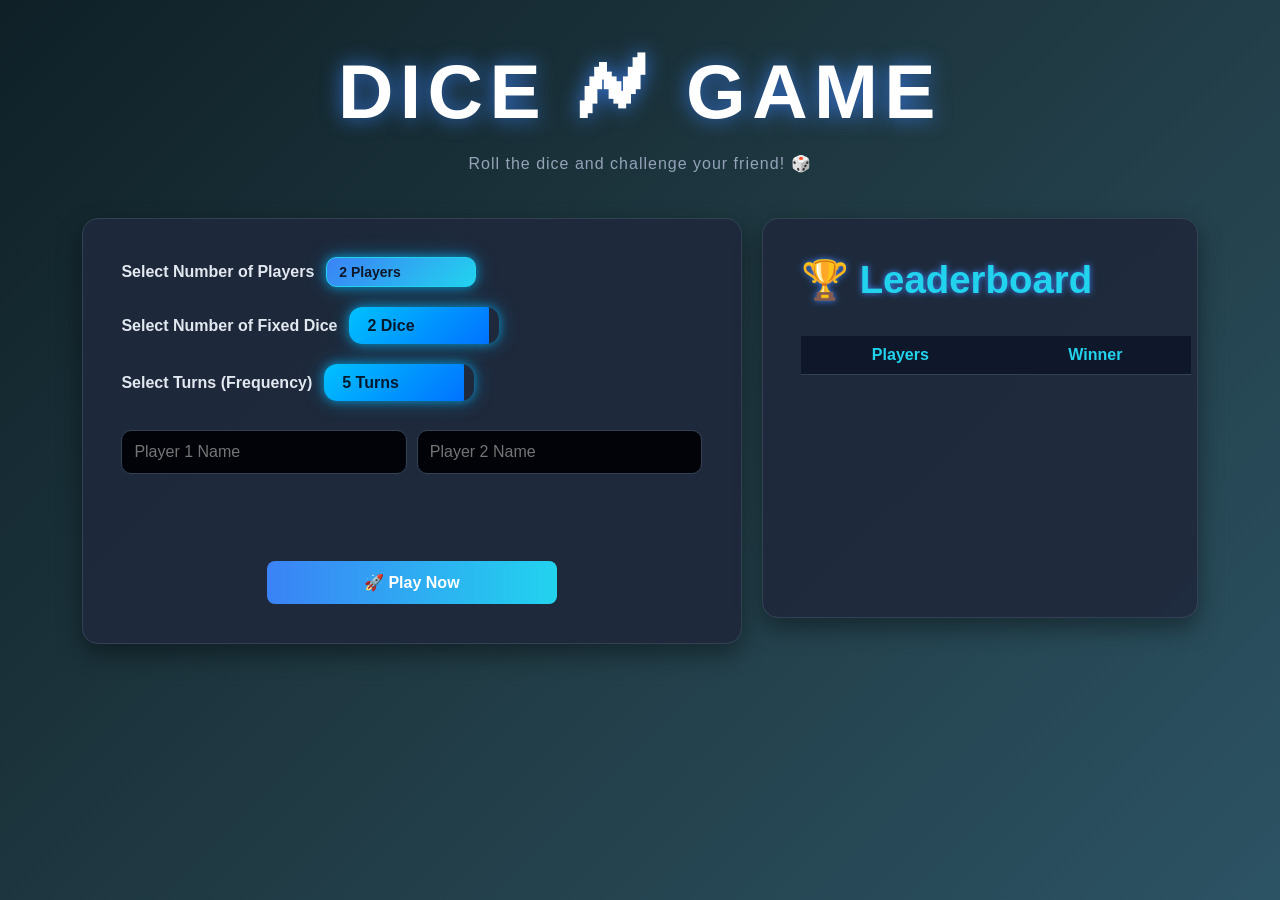
==== commit c417a16f: "Add files via upload" ====
--- a/index.html
+++ b/index.html
@@ -50,6 +50,17 @@
                     <option value="10">10 Dice</option>
                 </select>
             </div>
+
+            <div class="player-select-row">
+                <label for="frequencyCount">Select Turns (Frequency)</label>
+                <select id="frequencyCount" class="glow-select">
+                    <option value="3">3 Turns</option>
+                    <option value="5" selected>5 Turns</option>
+                    <option value="7">7 Turns</option>
+                    <option value="10">10 Turns</option>
+                </select>
+            </div>
+
             <div id="playersInputContainer"></div>
             <br>
             <p id="error" class="error-msg"></p>
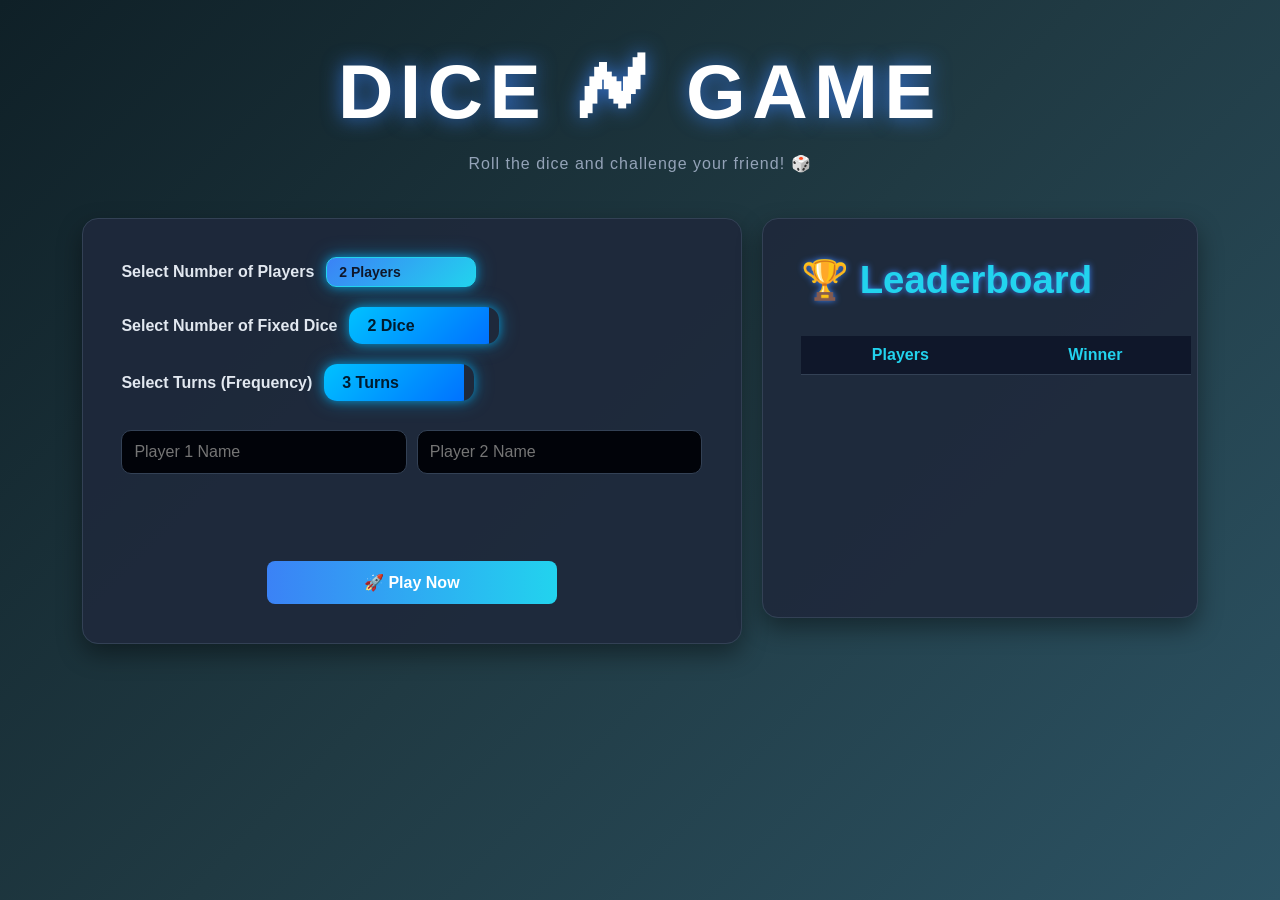
==== commit ecf57755: "Add files via upload" ====
--- a/index.html
+++ b/index.html
@@ -55,9 +55,13 @@
                 <label for="frequencyCount">Select Turns (Frequency)</label>
                 <select id="frequencyCount" class="glow-select">
                     <option value="3">3 Turns</option>
-                    <option value="5" selected>5 Turns</option>
+                    <option value="5">5 Turns</option>
                     <option value="7">7 Turns</option>
                     <option value="10">10 Turns</option>
+                    <option value="13">13 Turns</option>
+                    <option value="15">15 Turns</option>
+                    <option value="17">17 Turns</option>
+                    <option value="20">20 Turns</option>
                 </select>
             </div>
 
